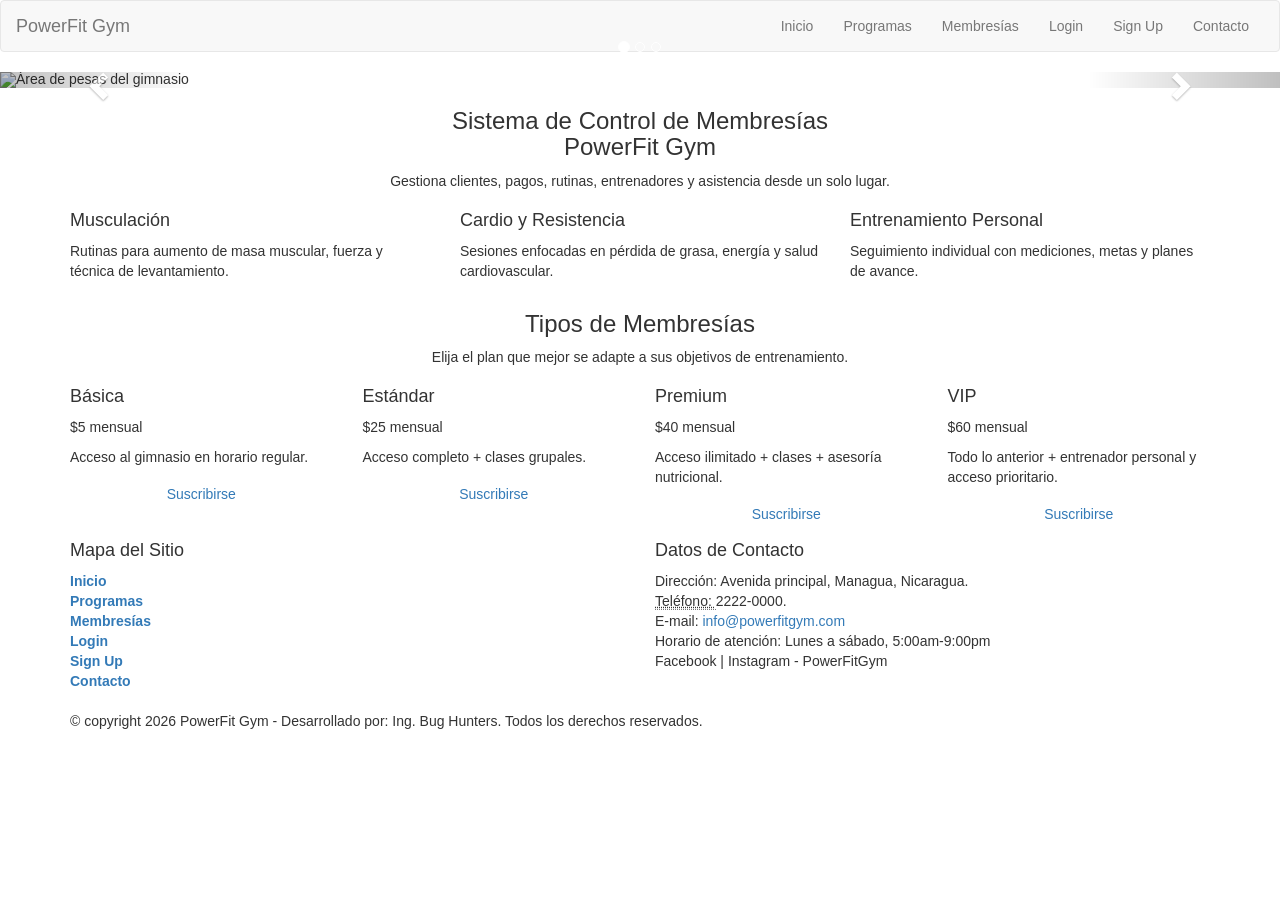
==== index.html @ bde0fcbd "Add files via upload" ====
<!DOCTYPE html>
<html lang="es">
  <head>
    <meta charset="utf-8">
    <meta http-equiv="X-UA-Compatible" content="IE=edge">
    <meta name="viewport" content="width=device-width, initial-scale=1">
    <title>PowerFit Gym</title>

    <link rel="stylesheet" href="https://cdn.jsdelivr.net/npm/bootstrap@3.3.7/dist/css/bootstrap.min.css">
    <link rel="stylesheet" href="css/stilo.css">
  </head>

  <body>
    <!-- Inicio del menu de navegacion -->
    <nav class="navbar navbar-default menu">
      <div class="container-fluid">
        <div class="navbar-header">
          <button type="button" class="navbar-toggle collapsed" data-toggle="collapse" data-target="#defaultNavbar1" aria-controls="defaultNavbar1" aria-expanded="false">
            <span class="sr-only">Abrir navegaci&oacute;n</span>
            <span class="icon-bar"></span>
            <span class="icon-bar"></span>
            <span class="icon-bar"></span>
          </button>
          <a class="navbar-brand" href="#inicio">PowerFit Gym</a>
        </div>

        <div class="collapse navbar-collapse" id="defaultNavbar1">
          <ul class="nav navbar-nav navbar-right">
            <li><a href="#inicio">Inicio</a></li>
            <li><a href="#programas">Programas</a></li>
            <li><a href="#membresias">Membres&iacute;as</a></li>
            <li><a href="login/">Login</a></li>
            <li><a href="signup/">Sign Up</a></li>
            <li><a href="#contacto">Contacto</a></li>
          </ul>
        </div>
      </div>
    </nav>
    <!-- Fin del menu de navegacion -->

    <!-- Inicio del slider del banner -->
    <div id="inicio" class="carousel slide" data-ride="carousel">
      <ol class="carousel-indicators">
        <li data-target="#inicio" data-slide-to="0" class="active"></li>
        <li data-target="#inicio" data-slide-to="1"></li>
        <li data-target="#inicio" data-slide-to="2"></li>
      </ol>

      <div class="carousel-inner" role="listbox">
        <div class="item active">
          <img src="img/Espacio.avif" alt="&Aacute;rea de pesas del gimnasio" width="100%" class="center-block">
          <div class="carousel-caption">
            <h3>Entrena fuerte</h3>
            <p>Planes personalizados para fuerza, salud y condici&oacute;n f&iacute;sica.</p>
          </div>
        </div>

        <div class="item">
          <img src="img/Grupo.avif" alt="Clase grupal de entrenamiento" width="100%" class="center-block">
          <div class="carousel-caption">
            <h3>Clases grupales</h3>
            <p>Funcional, spinning, cardio, zumba y entrenamiento HIIT.</p>
          </div>
        </div>

        <div class="item">
          <img src="img/Ejemplo.avif" alt="Entrenamiento con entrenador personal" width="100%" class="center-block">
          <div class="carousel-caption">
            <h3>Asesor&iacute;a profesional</h3>
            <p>Entrenadores certificados para ayudarte a lograr tus metas.</p>
          </div>
        </div>
      </div>

      <a class="left carousel-control" href="#inicio" role="button" data-slide="prev">
        <span class="glyphicon glyphicon-chevron-left" aria-hidden="true"></span>
        <span class="sr-only">Anterior</span>
      </a>
      <a class="right carousel-control" href="#inicio" role="button" data-slide="next">
        <span class="glyphicon glyphicon-chevron-right" aria-hidden="true"></span>
        <span class="sr-only">Siguiente</span>
      </a>
    </div>
    <!-- Fin del slider del banner -->

    <!-- Contenido de la pagina -->
    <section class="container intro">
      <div class="row">
        <div class="col-md-8 col-md-offset-2 text-center">
          <h3>Sistema de Control de Membres&iacute;as<br>PowerFit Gym</h3>
          <p>Gestiona clientes, pagos, rutinas, entrenadores y asistencia desde un solo lugar.</p>
        </div>
      </div>
    </section>

    <section id="programas" class="container programas">
      <div class="row">
        <div class="col-md-4">
          <div class="programa">
            <h4>Musculaci&oacute;n</h4>
            <p>Rutinas para aumento de masa muscular, fuerza y t&eacute;cnica de levantamiento.</p>
          </div>
        </div>
        <div class="col-md-4">
          <div class="programa">
            <h4>Cardio y Resistencia</h4>
            <p>Sesiones enfocadas en p&eacute;rdida de grasa, energ&iacute;a y salud cardiovascular.</p>
          </div>
        </div>
        <div class="col-md-4">
          <div class="programa">
            <h4>Entrenamiento Personal</h4>
            <p>Seguimiento individual con mediciones, metas y planes de avance.</p>
          </div>
        </div>
      </div>
    </section>

    <section id="membresias" class="container membresias">
      <div class="row">
        <div class="col-md-8 col-md-offset-2 text-center">
          <h3>Tipos de Membres&iacute;as</h3>
          <p>Elija el plan que mejor se adapte a sus objetivos de entrenamiento.</p>
        </div>
      </div>

      <div class="row membresias-lista">
        <div class="col-md-3 col-sm-6">
          <div class="membresia membresia-basica">
            <h4>B&aacute;sica</h4>
            <p class="precio">$5 <span>mensual</span></p>
            <p>Acceso al gimnasio en horario regular.</p>
            <a href="signup/?membresia=basica" class="btn btn-suscripcion btn-block" data-membresia="basica">Suscribirse</a>
          </div>
        </div>

        <div class="col-md-3 col-sm-6">
          <div class="membresia membresia-estandar">
            <h4>Est&aacute;ndar</h4>
            <p class="precio">$25 <span>mensual</span></p>
            <p>Acceso completo + clases grupales.</p>
            <a href="signup/?membresia=estandar" class="btn btn-suscripcion btn-block" data-membresia="estandar">Suscribirse</a>
          </div>
        </div>

        <div class="col-md-3 col-sm-6">
          <div class="membresia membresia-premium destacada">
            <h4>Premium</h4>
            <p class="precio">$40 <span>mensual</span></p>
            <p>Acceso ilimitado + clases + asesor&iacute;a nutricional.</p>
            <a href="signup/?membresia=premium" class="btn btn-suscripcion btn-block" data-membresia="premium">Suscribirse</a>
          </div>
        </div>

        <div class="col-md-3 col-sm-6">
          <div class="membresia membresia-vip">
            <h4>VIP</h4>
            <p class="precio">$60 <span>mensual</span></p>
            <p>Todo lo anterior + entrenador personal y acceso prioritario.</p>
            <a href="signup/?membresia=vip" class="btn btn-suscripcion btn-block" data-membresia="vip">Suscribirse</a>
          </div>
        </div>
      </div>
    </section>

    <!-- Fin del contenido de la pagina -->

    <!-- Inicio pie de pagina -->
    <footer id="contacto">
      <section class="pie01">
        <div class="container">
          <div class="row">
            <div class="col-md-6">
              <h4>Mapa del Sitio</h4>
              <dl>
                <dt><a href="#inicio">Inicio</a></dt>
                <dt><a href="#programas">Programas</a></dt>
                <dt><a href="#membresias">Membres&iacute;as</a></dt>
                <dt><a href="login/">Login</a></dt>
                <dt><a href="signup/">Sign Up</a></dt>
                <dt><a href="#contacto">Contacto</a></dt>
              </dl>
            </div>

            <div class="col-md-6">
              <h4>Datos de Contacto</h4>
              <address>
                Direcci&oacute;n: Avenida principal, Managua, Nicaragua.<br>
                <abbr title="Tel&eacute;fono">Tel&eacute;fono: </abbr>2222-0000.<br>
                E-mail: <a href="mailto:info@powerfitgym.com">info@powerfitgym.com</a><br>
                Horario de atenci&oacute;n: Lunes a s&aacute;bado, 5:00am-9:00pm<br>
                Facebook | Instagram - PowerFitGym
              </address>
            </div>
          </div>
        </div>
      </section>

      <section class="pie02">
        <div class="container">
          &copy; copyright 2026 PowerFit Gym - Desarrollado por: Ing. Bug Hunters. Todos los derechos reservados.
        </div>
      </section>
    </footer>
    <!-- Fin pie de pagina -->

    <script src="https://code.jquery.com/jquery-1.11.3.min.js"></script>
    <script src="https://cdn.jsdelivr.net/npm/bootstrap@3.3.7/dist/js/bootstrap.min.js"></script>
    <script src="js/main.js"></script>
  </body>
</html>
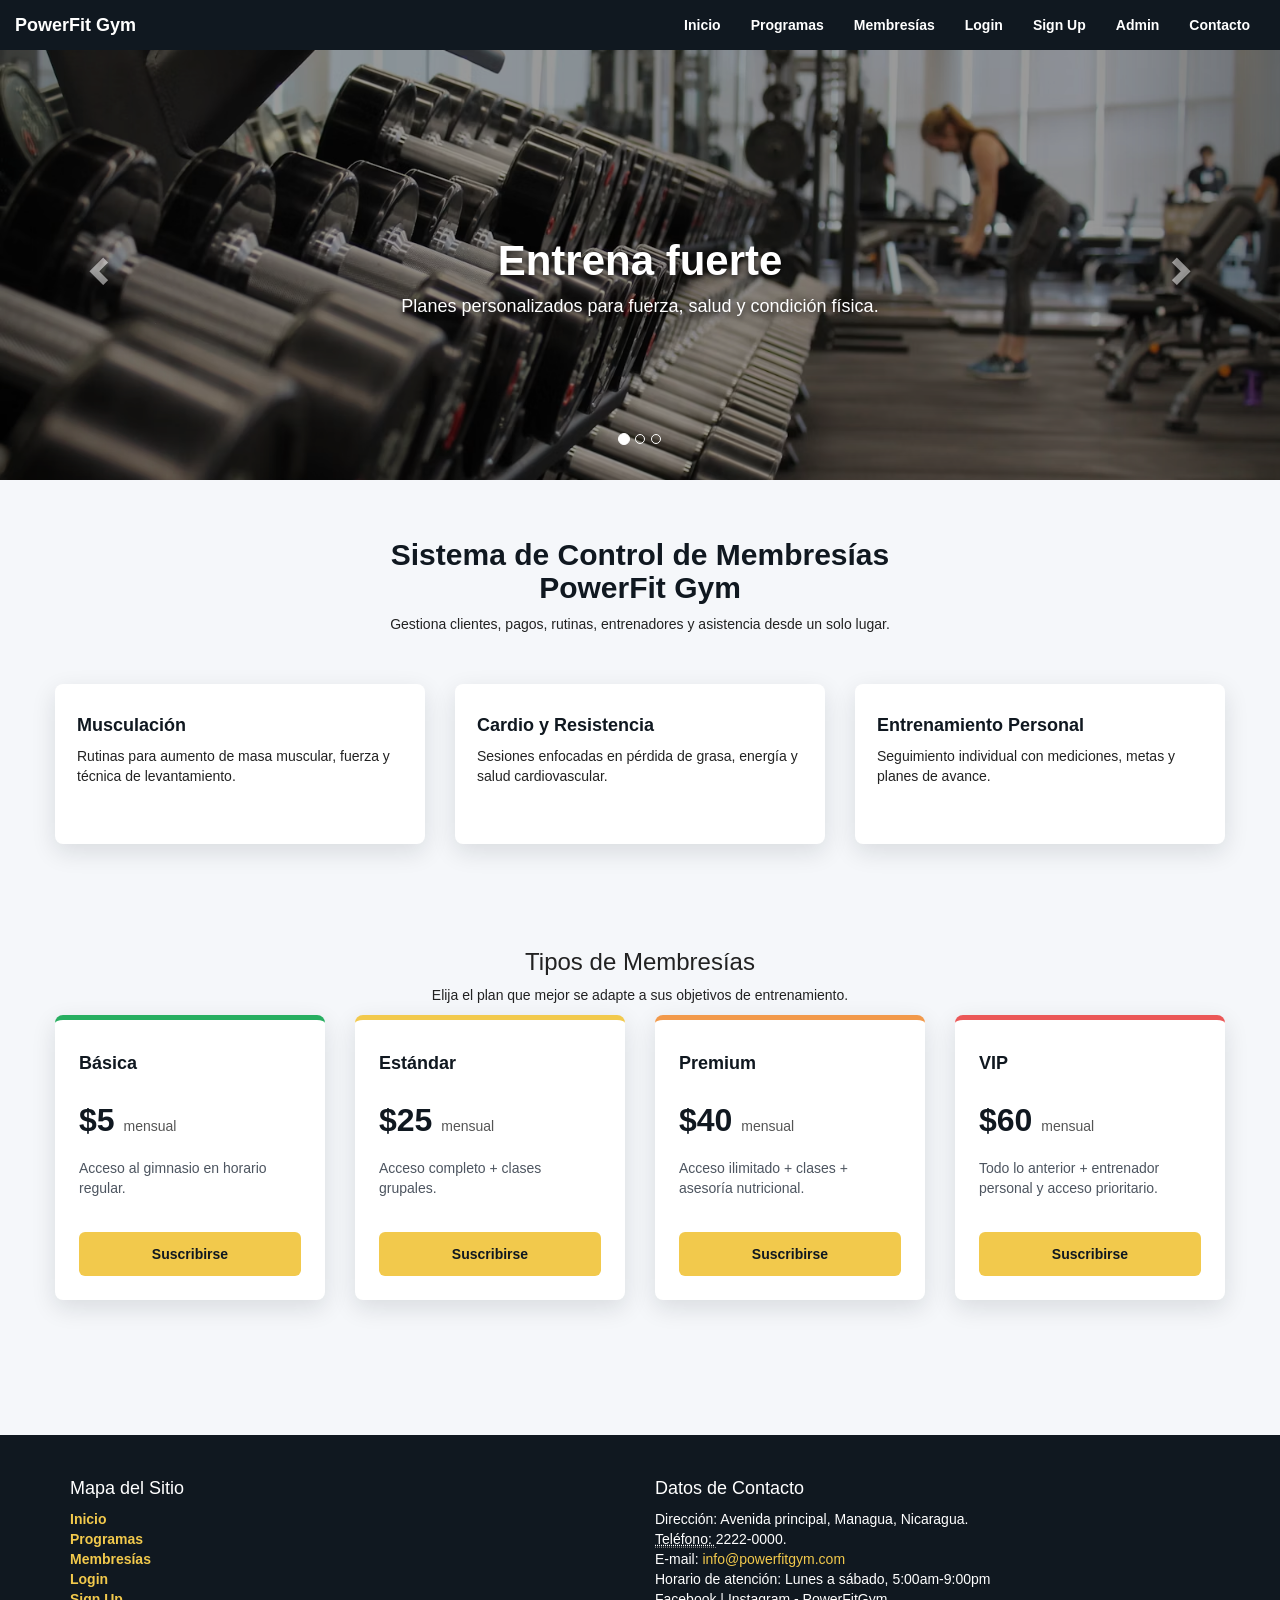
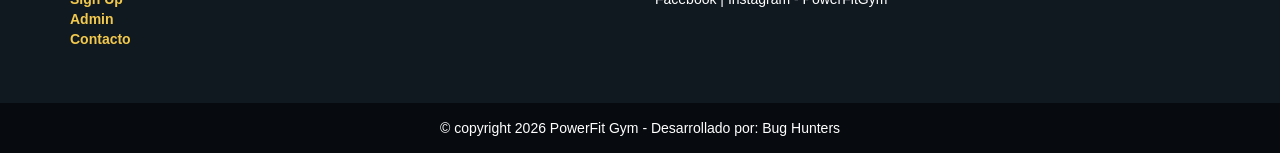
==== commit d6a18c30: "Add files via upload" ====
--- a/index.html
+++ b/index.html
@@ -31,6 +31,7 @@
             <li><a href="#membresias">Membres&iacute;as</a></li>
             <li><a href="login/">Login</a></li>
             <li><a href="signup/">Sign Up</a></li>
+            <li><a href="admin/">Admin</a></li>
             <li><a href="#contacto">Contacto</a></li>
           </ul>
         </div>
@@ -178,6 +179,7 @@
                 <dt><a href="#membresias">Membres&iacute;as</a></dt>
                 <dt><a href="login/">Login</a></dt>
                 <dt><a href="signup/">Sign Up</a></dt>
+                <dt><a href="admin/">Admin</a></dt>
                 <dt><a href="#contacto">Contacto</a></dt>
               </dl>
             </div>
@@ -198,7 +200,7 @@
 
       <section class="pie02">
         <div class="container">
-          &copy; copyright 2026 PowerFit Gym - Desarrollado por: Ing. Bug Hunters. Todos los derechos reservados.
+          &copy; copyright 2026 PowerFit Gym - Desarrollado por: Bug Hunters
         </div>
       </section>
     </footer>
--- a/css/stilo.css
+++ b/css/stilo.css
@@ -0,0 +1,884 @@
+@charset "utf-8";
+
+/* Estilos generales */
+body {
+  font-family: Arial, Helvetica, sans-serif;
+  background: #f5f7fa;
+  color: #222;
+}
+
+body.menu-is-fixed {
+  padding-top: var(--menu-height, 52px);
+}
+
+/* Menu de navegacion */
+.navbar {
+  border: 0;
+  border-radius: 0;
+  margin-bottom: 0;
+}
+
+.navbar-default {
+  background-color: #101820;
+  box-shadow: 0 2px 8px rgba(0, 0, 0, 0.25);
+}
+
+.navbar-default .navbar-brand,
+.navbar-default .navbar-nav > li > a {
+  color: #fff;
+  font-weight: 700;
+}
+
+.navbar-default .navbar-brand:hover,
+.navbar-default .navbar-brand:focus,
+.navbar-default .navbar-nav > li > a:hover,
+.navbar-default .navbar-nav > li > a:focus {
+  color: #f2c94c;
+}
+
+.navbar-default .navbar-toggle {
+  border-color: #f2c94c;
+}
+
+.navbar-default .navbar-toggle:hover,
+.navbar-default .navbar-toggle:focus {
+  background-color: #182532;
+}
+
+.navbar-default .navbar-toggle .icon-bar {
+  background-color: #f2c94c;
+}
+
+.navbar-default .navbar-collapse,
+.navbar-default .navbar-form {
+  border-color: #263544;
+}
+
+.navbar-default .navbar-nav > .active > a,
+.navbar-default .navbar-nav > .active > a:hover,
+.navbar-default .navbar-nav > .active > a:focus {
+  color: #101820;
+  background-color: #f2c94c;
+}
+
+.menu {
+  transition: all ease 0.5s;
+}
+
+.menu-fixed {
+  position: fixed;
+  z-index: 1000;
+  top: 0;
+  left: 0;
+  width: 100%;
+  box-shadow: 0 4px 12px rgba(0, 0, 0, 0.35);
+}
+
+/* Slider */
+.carousel-inner > .item > img {
+  height: 430px;
+  object-fit: cover;
+  filter: brightness(60%);
+}
+
+.carousel-caption {
+  bottom: 28%;
+  text-shadow: 0 2px 6px rgba(0, 0, 0, 0.8);
+}
+
+.carousel-caption h3 {
+  font-size: 42px;
+  font-weight: 700;
+}
+
+.carousel-caption p {
+  font-size: 18px;
+}
+
+/* Contenido */
+#inicio,
+#programas,
+#membresias,
+#contacto {
+  scroll-margin-top: 70px;
+}
+
+.intro {
+  padding: 38px 0 20px;
+}
+
+.intro h3 {
+  color: #101820;
+  font-size: 30px;
+  font-weight: 700;
+}
+
+.login-box,
+.programa,
+.membresia {
+  background: #fff;
+  border-radius: 8px;
+  box-shadow: 0 8px 24px rgba(16, 24, 32, 0.12);
+}
+
+.login-box {
+  padding: 26px;
+  margin-bottom: 42px;
+}
+
+.auth-page {
+  min-height: 100vh;
+  background: #f2f4f7;
+}
+
+.auth-wrap {
+  display: flex;
+  align-items: stretch;
+  min-height: calc(100vh - 50px);
+}
+
+.auth-visual,
+.auth-card {
+  width: 50%;
+}
+
+.auth-visual {
+  position: relative;
+  display: flex;
+  align-items: flex-end;
+  min-height: 620px;
+  padding: 58px;
+  color: #fff;
+  background:
+    linear-gradient(180deg, rgba(16, 24, 32, 0.18), rgba(16, 24, 32, 0.88)),
+    url("../img/Espacio.avif") center/cover;
+}
+
+.auth-visual-signup {
+  background:
+    linear-gradient(180deg, rgba(16, 24, 32, 0.2), rgba(16, 24, 32, 0.86)),
+    url("../img/Grupo.avif") center/cover;
+}
+
+.auth-visual-content {
+  max-width: 520px;
+}
+
+.auth-kicker {
+  color: #f2c94c;
+  font-weight: 700;
+  margin-bottom: 12px;
+  text-transform: uppercase;
+}
+
+.auth-visual h1 {
+  font-size: 44px;
+  font-weight: 700;
+  line-height: 1.1;
+  margin: 0 0 14px;
+}
+
+.auth-visual p {
+  font-size: 17px;
+}
+
+.auth-card {
+  display: flex;
+  flex-direction: column;
+  align-items: center;
+  justify-content: center;
+  padding: 54px 64px;
+  background: #fff;
+}
+
+.auth-card > * {
+  width: 100%;
+  max-width: 430px;
+}
+
+.auth-helper-wrap {
+  align-items: center;
+  justify-content: center;
+  min-height: 100vh;
+  padding: 24px;
+}
+
+.auth-helper-card {
+  width: 100%;
+  max-width: 560px;
+}
+
+.auth-card-header {
+  margin-bottom: 24px;
+}
+
+.auth-card h2 {
+  color: #101820;
+  font-size: 30px;
+  font-weight: 700;
+  margin-top: 0;
+}
+
+.auth-card-header p {
+  color: #5b6470;
+  margin-bottom: 0;
+}
+
+.auth-card label {
+  color: #101820;
+}
+
+.auth-card .form-control {
+  border-color: #c8d0d8;
+  border-radius: 6px;
+  box-shadow: none;
+}
+
+.auth-card .form-control:focus {
+  border-color: #f2c94c;
+  box-shadow: 0 0 0 3px rgba(242, 201, 76, 0.22);
+}
+
+.auth-card select.form-control {
+  height: 46px;
+}
+
+.auth-card .glyphicon {
+  margin-right: 6px;
+}
+
+.auth-switch {
+  margin: 22px 0 0;
+  text-align: center;
+}
+
+.auth-switch-secondary {
+  margin-top: 10px;
+}
+
+.auth-switch a {
+  color: #101820;
+  font-weight: 700;
+  text-decoration: underline;
+}
+
+.reset-link-box {
+  background: #f6f8fa;
+  border: 1px solid #dde4eb;
+  border-radius: 8px;
+  margin-bottom: 18px;
+  padding: 14px;
+}
+
+.reset-link-box p {
+  color: #69727d;
+  font-size: 12px;
+  font-weight: 700;
+  margin-bottom: 6px;
+  text-transform: uppercase;
+}
+
+.reset-link-box a {
+  color: #101820;
+  font-weight: 700;
+  overflow-wrap: anywhere;
+}
+
+.btn-gym {
+  background: #f2c94c;
+  border-color: #f2c94c;
+  color: #101820;
+  font-weight: 700;
+}
+
+.btn-gym:hover,
+.btn-gym:focus {
+  background: #d9b43f;
+  border-color: #d9b43f;
+  color: #101820;
+}
+
+.btn-suscripcion {
+  background: #f2c94c;
+  border: 0;
+  border-radius: 6px;
+  color: #101820;
+  font-weight: 700;
+  margin-top: auto;
+  padding: 12px 14px;
+  transition: background-color 0.2s ease, transform 0.2s ease, box-shadow 0.2s ease;
+}
+
+.btn-suscripcion:hover,
+.btn-suscripcion:focus {
+  background: #d9b43f;
+  box-shadow: 0 8px 18px rgba(16, 24, 32, 0.18);
+  color: #101820;
+  transform: translateY(-1px);
+}
+
+.programas {
+  padding: 20px 0 45px;
+}
+
+.programa {
+  min-height: 160px;
+  padding: 22px;
+  margin-bottom: 20px;
+}
+
+.programa h4 {
+  color: #101820;
+  font-weight: 700;
+}
+
+.membresias {
+  padding: 20px 0 55px;
+}
+
+.membresias-lista {
+  display: flex;
+  flex-wrap: wrap;
+}
+
+.membresias-lista > [class*="col-"] {
+  display: flex;
+  float: none;
+  width: 100%;
+}
+
+.membresia {
+  display: flex;
+  flex-direction: column;
+  min-height: 285px;
+  padding: 24px;
+  margin-bottom: 20px;
+  width: 100%;
+  border-top: 5px solid #101820;
+  transition: transform 0.2s ease, box-shadow 0.2s ease;
+}
+
+/* Colores por tipo de membresia */
+.membresia-basica {
+  border-top-color: #27ae60;
+}
+
+.membresia-estandar {
+  border-top-color: #f2c94c;
+}
+
+.membresia-premium,
+.membresia.destacada {
+  border-top-color: #f2994a;
+}
+
+.membresia-vip {
+  border-top-color: #eb5757;
+}
+
+.membresia:hover {
+  box-shadow: 0 12px 28px rgba(16, 24, 32, 0.18);
+  transform: translateY(-3px);
+}
+
+.membresia h4 {
+  color: #101820;
+  font-weight: 700;
+}
+
+.membresia > p:not(.precio) {
+  color: #4d5560;
+  margin-bottom: 22px;
+}
+
+.precio {
+  color: #101820;
+  font-size: 32px;
+  font-weight: 700;
+  margin: 14px 0;
+}
+
+.precio span {
+  color: #555;
+  font-size: 14px;
+  font-weight: 400;
+}
+
+/* Dashboard de usuario */
+.dashboard-page {
+  background: #eef2f6;
+}
+
+.dashboard-wrap {
+  min-height: calc(100vh - 50px);
+}
+
+.dashboard-hero {
+  background:
+    linear-gradient(90deg, rgba(16, 24, 32, 0.94), rgba(16, 24, 32, 0.74)),
+    url("../img/Ejemplo.avif") center/cover;
+  color: #fff;
+  padding: 48px 0;
+}
+
+.dashboard-kicker,
+.dashboard-card-header p,
+.metric-card p {
+  color: #69727d;
+  font-size: 12px;
+  font-weight: 700;
+  letter-spacing: 0;
+  margin-bottom: 6px;
+  text-transform: uppercase;
+}
+
+.dashboard-kicker {
+  color: #f2c94c;
+}
+
+.dashboard-hero h1 {
+  font-size: 38px;
+  font-weight: 700;
+  margin: 0 0 10px;
+}
+
+.dashboard-hero p {
+  font-size: 16px;
+}
+
+.dashboard-profile {
+  align-items: center;
+  background: rgba(255, 255, 255, 0.12);
+  border: 1px solid rgba(255, 255, 255, 0.18);
+  border-radius: 8px;
+  display: flex;
+  gap: 14px;
+  margin-top: 10px;
+  padding: 16px;
+}
+
+.dashboard-profile strong,
+.dashboard-profile span {
+  display: block;
+}
+
+.dashboard-profile span {
+  color: #d8dee6;
+  word-break: break-word;
+}
+
+.dashboard-avatar {
+  align-items: center;
+  background: #f2c94c;
+  border-radius: 50%;
+  color: #101820;
+  display: flex;
+  flex: 0 0 54px;
+  font-size: 24px;
+  font-weight: 700;
+  height: 54px;
+  justify-content: center;
+  width: 54px;
+}
+
+.dashboard-content {
+  padding-bottom: 46px;
+  padding-top: 28px;
+}
+
+.dashboard-card {
+  background: #fff;
+  border: 1px solid #dde4eb;
+  border-radius: 8px;
+  box-shadow: 0 8px 22px rgba(16, 24, 32, 0.08);
+  margin-bottom: 22px;
+  padding: 22px;
+}
+
+.metric-card {
+  min-height: 150px;
+}
+
+.metric-card > .glyphicon {
+  color: #f2c94c;
+  font-size: 24px;
+  margin-bottom: 14px;
+}
+
+.metric-card h2 {
+  color: #101820;
+  font-size: 24px;
+  font-weight: 700;
+  margin: 0;
+}
+
+.metric-card .label {
+  display: inline-block;
+  font-size: 15px;
+  padding: 8px 10px;
+}
+
+.dashboard-card-header {
+  align-items: flex-start;
+  display: flex;
+  gap: 14px;
+  justify-content: space-between;
+  margin-bottom: 16px;
+}
+
+.dashboard-card-header h3 {
+  color: #101820;
+  font-size: 24px;
+  font-weight: 700;
+  margin: 0;
+}
+
+.dashboard-description {
+  color: #4d5560;
+  font-size: 16px;
+  margin-bottom: 20px;
+}
+
+.membership-badge {
+  border-radius: 999px;
+  color: #101820;
+  display: inline-block;
+  font-size: 12px;
+  font-weight: 700;
+  padding: 8px 12px;
+  white-space: nowrap;
+}
+
+.membership-basica {
+  background: #dff5e8;
+}
+
+.membership-estandar {
+  background: #fff1c2;
+}
+
+.membership-premium {
+  background: #ffe2c7;
+}
+
+.membership-vip {
+  background: #ffd7d7;
+}
+
+.membership-details {
+  border-top: 1px solid #e4e9ef;
+  display: grid;
+  grid-template-columns: 180px 1fr;
+  margin: 0 0 22px;
+  padding-top: 16px;
+}
+
+.membership-details dt,
+.membership-details dd {
+  border-bottom: 1px solid #eef2f6;
+  margin: 0;
+  padding: 10px 0;
+}
+
+.membership-details dt {
+  color: #69727d;
+}
+
+.membership-details dd {
+  color: #101820;
+  font-weight: 700;
+  word-break: break-word;
+}
+
+.dashboard-actions {
+  display: flex;
+  flex-wrap: wrap;
+  gap: 10px;
+}
+
+.dashboard-actions .glyphicon {
+  margin-right: 6px;
+}
+
+.dashboard-list {
+  list-style: none;
+  margin: 0;
+  padding: 0;
+}
+
+.dashboard-list li {
+  align-items: flex-start;
+  border-bottom: 1px solid #eef2f6;
+  color: #39424e;
+  display: flex;
+  gap: 12px;
+  padding: 14px 0;
+}
+
+.dashboard-list li:last-child {
+  border-bottom: 0;
+}
+
+.dashboard-list .glyphicon {
+  color: #f2c94c;
+  margin-top: 2px;
+}
+
+/* Panel administrativo */
+.admin-visual {
+  background:
+    linear-gradient(180deg, rgba(16, 24, 32, 0.2), rgba(16, 24, 32, 0.88)),
+    url("../img/Espacio.avif") center/cover;
+}
+
+.admin-hero {
+  background:
+    linear-gradient(90deg, rgba(16, 24, 32, 0.96), rgba(16, 24, 32, 0.78)),
+    url("../img/Grupo.avif") center/cover;
+}
+
+.admin-table-card {
+  padding-bottom: 8px;
+}
+
+.admin-table {
+  margin-bottom: 0;
+}
+
+.admin-table th {
+  color: #101820;
+  font-size: 12px;
+  text-transform: uppercase;
+}
+
+.admin-table td {
+  vertical-align: middle !important;
+}
+
+.admin-table td strong,
+.admin-table td span {
+  display: block;
+}
+
+.admin-table td span,
+.admin-table small {
+  color: #69727d;
+}
+
+.admin-user-form {
+  display: grid;
+  gap: 8px;
+  grid-template-columns: minmax(120px, 1fr) minmax(120px, 1fr);
+  min-width: 330px;
+}
+
+.admin-user-form .btn,
+.admin-renew {
+  grid-column: span 2;
+}
+
+.admin-renew {
+  color: #39424e;
+  font-size: 13px;
+  font-weight: 400;
+  margin: 0;
+}
+
+.admin-renew input {
+  margin-right: 6px;
+}
+
+.admin-payment-form .form-group {
+  margin-bottom: 14px;
+}
+
+.admin-payment-grid,
+.payment-summary {
+  display: grid;
+  gap: 12px;
+}
+
+.admin-payment-grid {
+  grid-template-columns: 1fr 1fr;
+}
+
+.payment-summary {
+  grid-template-columns: repeat(3, 1fr);
+}
+
+.payment-summary > div {
+  background: #f6f8fa;
+  border: 1px solid #e4e9ef;
+  border-radius: 8px;
+  min-height: 118px;
+  padding: 18px;
+}
+
+.payment-summary .glyphicon {
+  color: #f2c94c;
+  font-size: 22px;
+  margin-bottom: 12px;
+}
+
+.payment-summary p {
+  color: #69727d;
+  font-size: 12px;
+  font-weight: 700;
+  margin-bottom: 6px;
+  text-transform: uppercase;
+}
+
+.payment-summary strong {
+  color: #101820;
+  display: block;
+  font-size: 24px;
+}
+
+.payment-details {
+  border-top: 0;
+  margin-bottom: 18px;
+  padding-top: 0;
+}
+
+/* Pie de pagina */
+footer {
+  color: #fff;
+}
+
+.pie01 {
+  background-color: #101820;
+  margin-top: 60px;
+  padding: 34px 0;
+}
+
+.pie01 a {
+  color: #f2c94c;
+}
+
+.pie01 a:hover,
+.pie01 a:focus {
+  color: #fff;
+}
+
+.pie02 {
+  background-color: #070b0f;
+  padding: 15px;
+  text-align: center;
+}
+
+@media only screen and (max-width: 900px) {
+  .carousel-inner > .item > img {
+    height: 320px;
+  }
+
+  .carousel-caption {
+    bottom: 18%;
+  }
+
+  .carousel-caption h3 {
+    font-size: 28px;
+  }
+
+  .carousel-caption p {
+    font-size: 15px;
+  }
+
+  .auth-wrap {
+    display: block;
+    min-height: auto;
+  }
+
+  .auth-visual,
+  .auth-card {
+    width: 100%;
+  }
+
+  .auth-visual {
+    min-height: 250px;
+    padding: 32px 22px;
+  }
+
+  .auth-visual h1 {
+    font-size: 30px;
+  }
+
+  .auth-visual p {
+    font-size: 15px;
+  }
+
+  .auth-card {
+    max-width: none;
+    padding: 32px 22px 42px;
+  }
+
+  .auth-card h2 {
+    font-size: 26px;
+  }
+
+  .dashboard-hero {
+    padding: 34px 0;
+  }
+
+  .dashboard-hero h1 {
+    font-size: 30px;
+  }
+
+  .dashboard-card-header,
+  .dashboard-actions {
+    display: block;
+  }
+
+  .dashboard-actions .btn {
+    display: block;
+    margin-bottom: 10px;
+    width: 100%;
+  }
+
+  .membership-badge {
+    margin-top: 12px;
+    white-space: normal;
+  }
+
+  .membership-details {
+    display: block;
+  }
+
+  .membership-details dt {
+    border-bottom: 0;
+    padding-bottom: 2px;
+  }
+
+  .membership-details dd {
+    padding-top: 0;
+  }
+
+  .admin-login-wrap {
+    display: block;
+  }
+
+  .admin-table-card {
+    padding-left: 12px;
+    padding-right: 12px;
+  }
+
+  .admin-user-form {
+    min-width: 280px;
+  }
+
+  .admin-payment-grid,
+  .payment-summary {
+    grid-template-columns: 1fr;
+  }
+}
+
+@media only screen and (min-width: 768px) {
+  .membresias-lista > .col-sm-6 {
+    width: 50%;
+  }
+}
+
+@media only screen and (min-width: 992px) {
+  .membresias-lista > .col-md-3 {
+    width: 25%;
+  }
+}
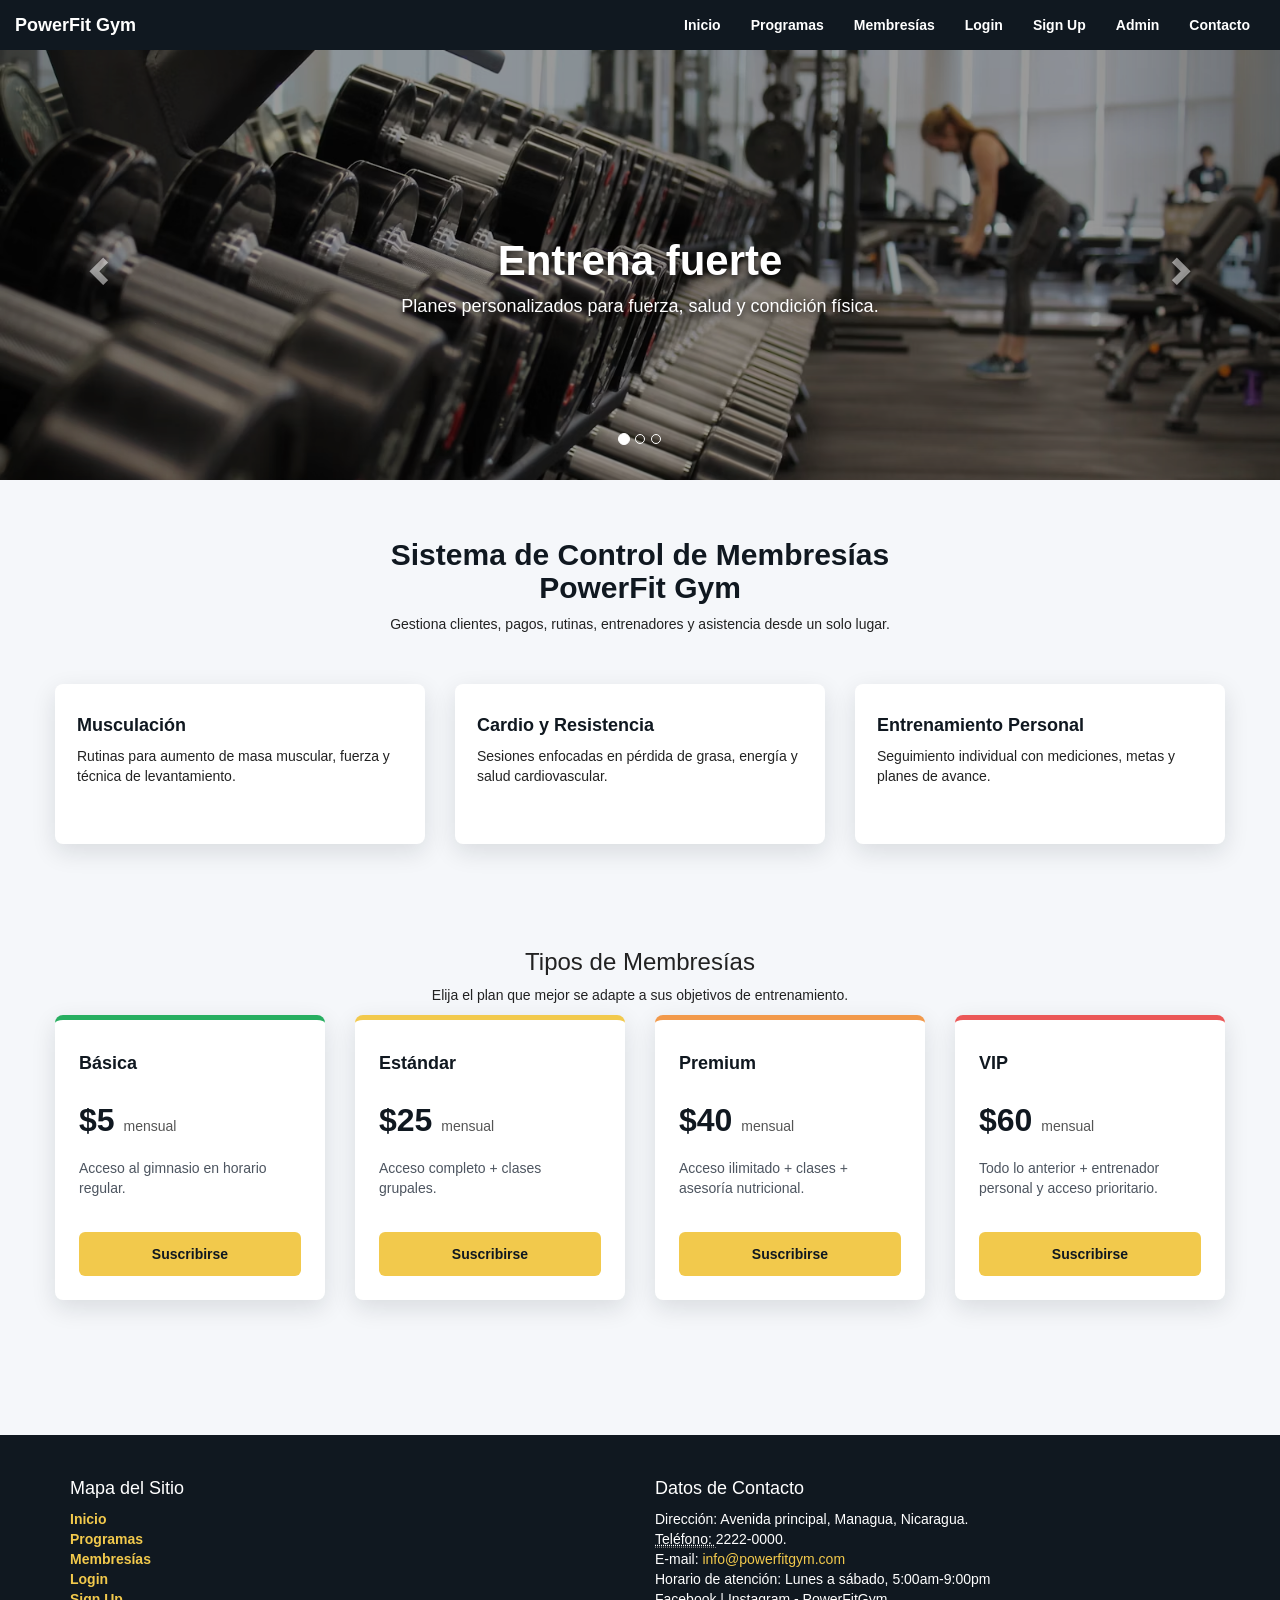
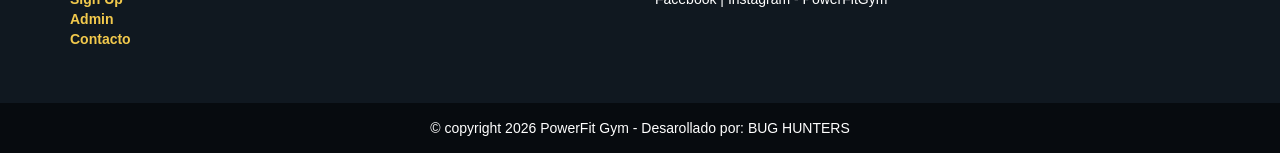
==== commit fa2aeb93: "Actualizar creditos del footer" ====
--- a/index.html
+++ b/index.html
@@ -200,7 +200,7 @@
 
       <section class="pie02">
         <div class="container">
-          &copy; copyright 2026 PowerFit Gym - Desarrollado por: Bug Hunters
+          &copy; copyright 2026 PowerFit Gym - Desarollado por: BUG HUNTERS
         </div>
       </section>
     </footer>
